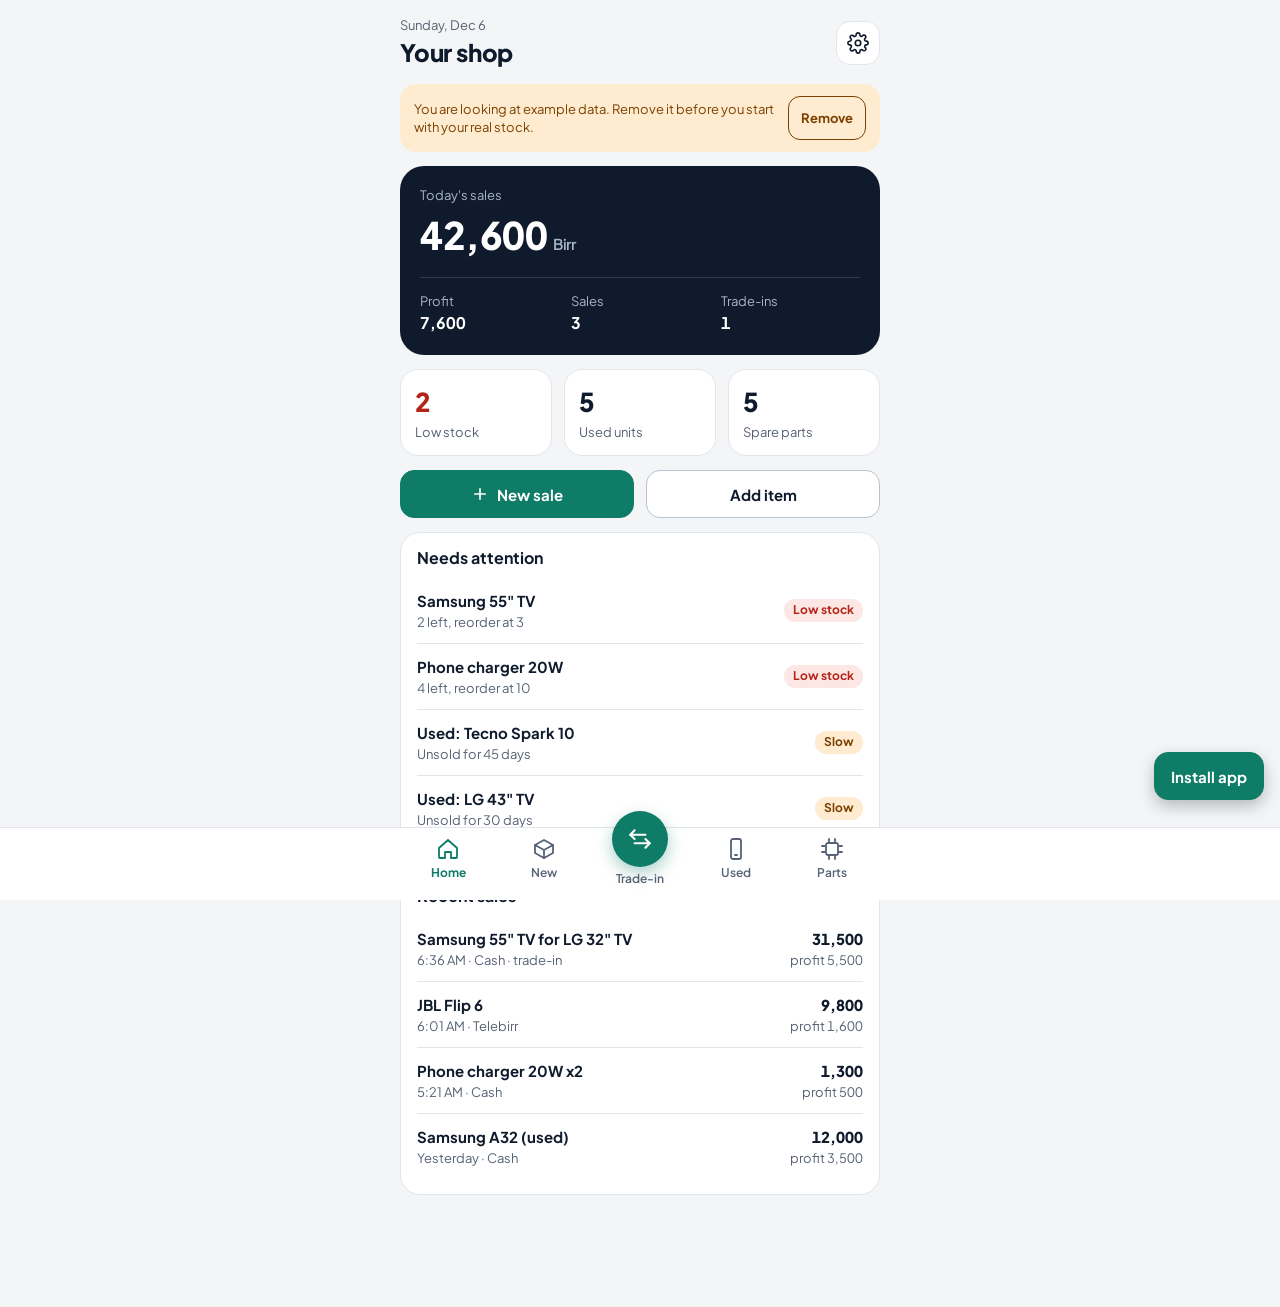
==== index.html @ 07a6a915 "Add Shop Stock installable web app Co-Authored-By: Claude Sonnet 5.5 <noreply@anthropic.com> Claude-" ====
<!doctype html>
<html lang="en">
<head>
<meta charset="utf-8">
<meta name="viewport" content="width=device-width,initial-scale=1,viewport-fit=cover">
<meta name="theme-color" content="#F3F5F7" media="(prefers-color-scheme: light)">
<meta name="theme-color" content="#0B121C" media="(prefers-color-scheme: dark)">
<meta name="mobile-web-app-capable" content="yes">
<meta name="apple-mobile-web-app-capable" content="yes">
<meta name="apple-mobile-web-app-title" content="Shop Stock">
<link rel="manifest" href="manifest.webmanifest">
<link rel="icon" href="icon-192.png">
<link rel="apple-touch-icon" href="apple-touch-icon.png">
</head>
<body>
<title>Shop Stock</title>
<link rel="stylesheet" href="https://fonts.googleapis.com/css2?family=Plus+Jakarta+Sans:wght@400;500;600;700;800&family=Noto+Sans+Ethiopic:wght@400;600;700&display=swap">
<style>
/* Layout: one phone-width column, five tabs along the bottom, forms open as bottom sheets. */
:root{
  --font:'Plus Jakarta Sans','Noto Sans Ethiopic',system-ui,-apple-system,'Segoe UI',sans-serif;
  --bg:#F3F5F7; --surface:#FFFFFF; --ink:#0F1B2D; --muted:#566275; --line:#E1E6EC;
  --field-line:#B9C3CF; --accent:#0E7C66; --accent-ink:#FFFFFF; --accent-soft:#E2F3EE;
  --hero:#0F1B2D; --hero-ink:#FFFFFF; --hero-muted:#A9B6C6; --hero-line:#2B3A52;
  --bad:#B42318; --bad-bg:#FDE7E5; --warn:#7A4100; --warn-bg:#FFEBCF; --good:#0B6150; --good-bg:#E2F3EE;
  --seg:#E3E8EE; --scrim:rgba(15,27,45,.5);
  --gA-bg:#0B6150; --gA-fg:#FFFFFF; --gB-bg:#BFE6DA; --gB-fg:#0B3D33; --gC-bg:#FFE3A3; --gC-fg:#5C3B00;
  --gD-bg:#F4B58A; --gD-fg:#4A2000; --gE-bg:#D5DAE1; --gE-fg:#243044;
}
@media (prefers-color-scheme: dark){
  :root:not([data-theme="light"]){
    --bg:#0B121C; --surface:#131D2B; --ink:#EAF0F7; --muted:#9AA8BB; --line:#243247;
    --field-line:#3A4B63; --accent:#3CC5A3; --accent-ink:#04231B; --accent-soft:#12342C;
    --hero:#1B2A40; --hero-ink:#FFFFFF; --hero-muted:#A9B6C6; --hero-line:#2F4262;
    --bad:#FF9A90; --bad-bg:#3A1C1C; --warn:#FFC46B; --warn-bg:#3A2A10; --good:#7FD6C0; --good-bg:#12342C;
    --seg:#1B2738; --scrim:rgba(0,0,0,.65);
    --gA-bg:#3CC5A3; --gA-fg:#04231B; --gB-bg:#1F4A40; --gB-fg:#BFE6DA; --gC-bg:#4A3A12; --gC-fg:#FFE3A3;
    --gD-bg:#55301A; --gD-fg:#F4B58A; --gE-bg:#2A3547; --gE-fg:#C5CEDB;
    color-scheme:dark;
  }
}
:root[data-theme="dark"]{
  --bg:#0B121C; --surface:#131D2B; --ink:#EAF0F7; --muted:#9AA8BB; --line:#243247;
  --field-line:#3A4B63; --accent:#3CC5A3; --accent-ink:#04231B; --accent-soft:#12342C;
  --hero:#1B2A40; --hero-ink:#FFFFFF; --hero-muted:#A9B6C6; --hero-line:#2F4262;
  --bad:#FF9A90; --bad-bg:#3A1C1C; --warn:#FFC46B; --warn-bg:#3A2A10; --good:#7FD6C0; --good-bg:#12342C;
  --seg:#1B2738; --scrim:rgba(0,0,0,.65);
  --gA-bg:#3CC5A3; --gA-fg:#04231B; --gB-bg:#1F4A40; --gB-fg:#BFE6DA; --gC-bg:#4A3A12; --gC-fg:#FFE3A3;
  --gD-bg:#55301A; --gD-fg:#F4B58A; --gE-bg:#2A3547; --gE-fg:#C5CEDB;
  color-scheme:dark;
}
*{box-sizing:border-box}
body{margin:0;background:var(--bg);color:var(--ink);font-family:var(--font);font-size:15px;line-height:1.4;padding-inline:16px;padding-block:calc(16px + env(safe-area-inset-top,0px)) 112px;-webkit-text-size-adjust:100%}
#app{max-width:480px;margin-inline:auto;display:flex;flex-direction:column;gap:14px}
h1,h2,h3,p{margin:0}
button,input,select,textarea{font:inherit;color:inherit}
button{cursor:pointer}
:focus-visible{outline:3px solid var(--accent);outline-offset:2px}
small{font-size:13px;color:var(--muted)}
.num{font-variant-numeric:tabular-nums}
.top{display:flex;justify-content:space-between;align-items:center;gap:12px}
.top h1{font-size:24px;font-weight:800;letter-spacing:-.2px}
.sub{font-size:13px;color:var(--muted);margin-top:2px}
.iconbtn{flex:none;width:44px;height:44px;border-radius:14px;border:1px solid var(--line);background:var(--surface);display:flex;align-items:center;justify-content:center;padding:0}
.iconbtn.primary{background:var(--accent);border-color:var(--accent);color:var(--accent-ink)}
.card{background:var(--surface);border:1px solid var(--line);border-radius:20px;padding:14px 16px}
.card.flush{padding-block:4px}
.card h3{font-size:16px;font-weight:700;margin-bottom:8px}
.hero{background:var(--hero);color:var(--hero-ink);border-radius:24px;padding:20px;display:flex;flex-direction:column;gap:16px}
.hero .label{font-size:13px;color:var(--hero-muted)}
.hero .big{font-size:38px;font-weight:800;letter-spacing:-.5px;margin-top:4px}
.hero .big span{font-size:15px;font-weight:600;color:var(--hero-muted);margin-left:6px}
.hero .stats{display:grid;grid-template-columns:repeat(3,minmax(0,1fr));gap:12px;border-top:1px solid var(--hero-line);padding-top:14px}
.hero .stats b{display:block;font-size:16px;margin-top:2px}
.tiles{display:grid;grid-template-columns:repeat(3,minmax(0,1fr));gap:12px}
.tile{background:var(--surface);border:1px solid var(--line);border-radius:18px;padding:14px;text-align:left;display:block;width:100%}
.tile b{display:block;font-size:26px;font-weight:800}
.tile span{font-size:13px;color:var(--muted)}
.tiles2{display:grid;grid-template-columns:repeat(2,minmax(0,1fr));gap:12px}
.btn{min-height:48px;border-radius:14px;border:1px solid var(--field-line);background:var(--surface);color:var(--ink);font-weight:700;padding:0 16px;display:inline-flex;align-items:center;justify-content:center;gap:8px}
.btn.primary{background:var(--accent);border-color:var(--accent);color:var(--accent-ink)}
.btn.danger{color:var(--bad);border-color:var(--bad)}
.btn.armed{background:var(--bad);color:#fff;border-color:var(--bad)}
.btn[disabled]{opacity:.45;cursor:not-allowed}
.btn.wide{width:100%}
.btns{display:flex;gap:12px}
.btns>*{flex:1}
.chips{display:flex;gap:8px;overflow-x:auto;padding-bottom:2px;scrollbar-width:none}
.chips::-webkit-scrollbar{display:none}
.chip{flex:none;min-height:44px;min-width:44px;padding:0 16px;border-radius:999px;border:1px solid var(--field-line);background:var(--surface);font-weight:600;font-size:14px}
.chip[aria-pressed="true"]{background:var(--ink);color:var(--bg);border-color:var(--ink)}
.seg{display:flex;gap:4px;padding:4px;border-radius:16px;background:var(--seg)}
.seg button{flex:1;min-height:44px;border-radius:12px;border:none;background:transparent;font-weight:700;font-size:14px}
.seg button[aria-pressed="true"]{background:var(--ink);color:var(--bg)}
.search{display:flex;align-items:center;gap:10px;min-height:48px;border-radius:14px;border:1px solid var(--field-line);background:var(--surface);padding:0 14px;color:var(--muted)}
.search input{flex:1;min-width:0;border:none;background:transparent;outline:none;min-height:46px;color:var(--ink)}
.row{display:flex;align-items:center;gap:12px;width:100%;padding:12px 0;border:none;border-bottom:1px solid var(--line);background:transparent;text-align:left;min-height:64px}
.row:last-child{border-bottom:none}
.row .grow{flex:1;min-width:0;display:flex;flex-direction:column;gap:2px}
.row .grow b{font-weight:700;overflow-wrap:anywhere}
.row .end{text-align:right;display:flex;flex-direction:column;gap:2px;align-items:flex-end}
.row .end b{font-weight:800}
.tag{display:inline-block;font-size:12px;font-weight:700;padding:3px 9px;border-radius:999px;white-space:nowrap}
.tag.bad{background:var(--bad-bg);color:var(--bad)}
.tag.warn{background:var(--warn-bg);color:var(--warn)}
.tag.good{background:var(--good-bg);color:var(--good)}
.grade{flex:none;width:44px;height:44px;border-radius:14px;display:flex;align-items:center;justify-content:center;font-size:20px;font-weight:800}
.gA{background:var(--gA-bg);color:var(--gA-fg)}.gB{background:var(--gB-bg);color:var(--gB-fg)}.gC{background:var(--gC-bg);color:var(--gC-fg)}
.gD{background:var(--gD-bg);color:var(--gD-fg)}.gE{background:var(--gE-bg);color:var(--gE-fg)}
.stockn{font-size:22px;font-weight:800}
.banner{display:flex;align-items:center;gap:12px;background:var(--warn-bg);color:var(--warn);border-radius:16px;padding:12px 14px;font-size:13px}
.banner span{flex:1}
.banner button{flex:none;min-height:44px;padding:0 12px;border-radius:12px;border:1px solid currentColor;background:transparent;font-weight:700;color:inherit}
.okbox{background:var(--good-bg);color:var(--good);border-radius:16px;padding:12px 14px;font-size:14px;display:flex;gap:10px;align-items:flex-start}
.okbox span{flex:1}
.empty{padding:22px 8px;text-align:center;color:var(--muted);font-size:14px}
.field{display:flex;flex-direction:column;gap:6px;font-size:13px;font-weight:600;color:var(--muted)}
.field input,.field select,.field textarea{width:100%;min-height:48px;border-radius:14px;border:1px solid var(--field-line);background:var(--surface);padding:0 14px;font-size:16px;color:var(--ink)}
.field textarea{padding:12px 14px;min-height:96px;resize:vertical}
.field small{font-weight:500}
.form{display:flex;flex-direction:column;gap:12px}
.grid2{display:grid;grid-template-columns:repeat(2,minmax(0,1fr));gap:12px}
.facts{display:grid;grid-template-columns:repeat(2,minmax(0,1fr));gap:12px 16px}
.facts div small{display:block}
.facts div b{display:block;margin-top:2px;overflow-wrap:anywhere}
.sum{display:flex;flex-direction:column;gap:10px}
.sum .l{display:flex;justify-content:space-between;gap:12px;font-size:14px}
.sum .l span:first-child{color:var(--muted)}
.sum .total{border-top:1px solid var(--line);padding-top:12px;display:flex;justify-content:space-between;align-items:baseline;gap:12px}
.sum .total b{font-size:28px;font-weight:800;color:var(--accent)}
.sum .total b.out{color:var(--warn)}
.steps{display:flex;flex-direction:column;gap:8px;font-size:13px;line-height:1.4}
.steps div{display:flex;gap:10px;align-items:flex-start}
.steps svg{flex:none;margin-top:1px;color:var(--good)}
.err{background:var(--bad-bg);color:var(--bad);border-radius:12px;padding:10px 12px;font-size:14px;font-weight:600}
.scrim{position:fixed;inset:0;background:var(--scrim);display:flex;align-items:flex-end;justify-content:center;z-index:30}
.panel{width:100%;max-width:480px;max-height:92%;overflow-y:auto;background:var(--surface);color:var(--ink);border-radius:24px 24px 0 0;padding:16px 16px calc(24px + env(safe-area-inset-bottom,0px));display:flex;flex-direction:column;gap:14px;outline:none}
.panel .head{display:flex;justify-content:space-between;align-items:flex-start;gap:12px}
.panel h2{font-size:20px;font-weight:800;overflow-wrap:anywhere}
.divider{border:none;border-top:1px solid var(--line);margin:2px 0;width:100%}
.nav{position:fixed;left:0;right:0;bottom:0;background:var(--surface);border-top:1px solid var(--line);z-index:20;padding:8px 8px calc(8px + env(safe-area-inset-bottom,0px))}
.nav .in{max-width:480px;margin-inline:auto;display:flex;justify-content:space-around;align-items:flex-start}
.nav button{width:64px;min-height:56px;border:none;background:transparent;display:flex;flex-direction:column;align-items:center;gap:4px;font-size:12px;font-weight:600;color:var(--muted)}
.nav button[aria-current="page"]{color:var(--accent);font-weight:700}
.nav .mid{margin-top:-26px}
.nav .mid .disc{width:56px;height:56px;border-radius:50%;background:var(--accent);color:var(--accent-ink);display:flex;align-items:center;justify-content:center;box-shadow:0 6px 16px rgba(14,124,102,.35)}
.toast{position:fixed;left:50%;transform:translateX(-50%);bottom:calc(100px + env(safe-area-inset-bottom,0px));background:var(--ink);color:var(--bg);padding:12px 18px;border-radius:14px;font-size:14px;font-weight:600;z-index:40;max-width:calc(100% - 32px);text-align:center}
@media (prefers-reduced-motion: no-preference){.panel{animation:rise .18s ease-out}@keyframes rise{from{transform:translateY(24px);opacity:.6}to{transform:none;opacity:1}}}

#installBtn{position:fixed;right:16px;bottom:calc(100px + env(safe-area-inset-bottom,0px));z-index:25;box-shadow:0 6px 16px rgba(0,0,0,.25)}
</style>

<div id="app"></div>
<div id="sheetRoot"></div>
<nav class="nav" aria-label="Main"><div class="in" id="navIn"></div></nav>
<div id="toast" class="toast" role="status" aria-live="polite" hidden></div>

<script>
(function(){
'use strict';
var KEY='shop-stock.v1', DAY=86400000;
var CATS=['Phones','TVs','Computers','Audio','Accessories','Appliances','Networking','Gaming','Wearables','Cameras','Power'];
var PART_TYPES=['Motherboard','Screen','Battery','Speaker','Camera','Charging port','Back cover','Flex cable','Buttons','Power board','T-con board','Backlight strip','Remote','Other'];
var GRADES={A:'Like new',B:'Good, minor wear',C:'Works, visible wear',D:'Faulty, repairable',E:'Parts only'};
var METHODS=['Cash','Telebirr','Bank'];
var storageOK=true;

/* ---------- helpers ---------- */
var uid=function(){return Math.random().toString(36).slice(2,10);};
var esc=function(s){return String(s==null?'':s).replace(/[&<>"']/g,function(c){return {'&':'&amp;','<':'&lt;','>':'&gt;','"':'&quot;',"'":'&#39;'}[c];});};
var fmt=function(n){return Math.round(Number(n)||0).toLocaleString('en-US');};
var num=function(v){var n=parseFloat(String(v==null?'':v).replace(/,/g,''));return isFinite(n)&&n>0?n:0;};
var daysSince=function(ts){return Math.floor((Date.now()-ts)/DAY);};
var isToday=function(ts){return new Date(ts).toDateString()===new Date().toDateString();};
var $=function(s){return document.querySelector(s);};
var ic=function(d,s,w){s=s||24;w=w||1.8;return '<svg width="'+s+'" height="'+s+'" viewBox="0 0 24 24" fill="none" stroke="currentColor" stroke-width="'+w+'" stroke-linecap="round" stroke-linejoin="round" aria-hidden="true">'+d+'</svg>';};
var I={
  home:'<path d="M3 11l9-8 9 8v9a1 1 0 0 1-1 1h-5v-6H9v6H4a1 1 0 0 1-1-1z"/>',
  box:'<path d="M21 8l-9-5-9 5v8l9 5 9-5z"/><path d="M3 8l9 5 9-5"/><path d="M12 13v8"/>',
  swap:'<path d="M7 4L3 8l4 4"/><path d="M3 8h14"/><path d="M17 20l4-4-4-4"/><path d="M21 16H7"/>',
  phone:'<rect x="7" y="2" width="10" height="20" rx="2"/><path d="M11 18h2"/>',
  chip:'<rect x="6" y="6" width="12" height="12" rx="2"/><path d="M9 2v3M15 2v3M9 19v3M15 19v3M2 9h3M2 15h3M19 9h3M19 15h3"/>',
  plus:'<path d="M12 5v14M5 12h14"/>',
  gear:'<circle cx="12" cy="12" r="3"/><path d="M19.4 15a1.7 1.7 0 0 0 .3 1.8l.1.1a2 2 0 1 1-2.8 2.8l-.1-.1a1.7 1.7 0 0 0-1.8-.3 1.7 1.7 0 0 0-1 1.5V21a2 2 0 1 1-4 0v-.1a1.7 1.7 0 0 0-1.1-1.5 1.7 1.7 0 0 0-1.8.3l-.1.1a2 2 0 1 1-2.8-2.8l.1-.1a1.7 1.7 0 0 0 .3-1.8 1.7 1.7 0 0 0-1.5-1H3a2 2 0 1 1 0-4h.1a1.7 1.7 0 0 0 1.5-1.1 1.7 1.7 0 0 0-.3-1.8l-.1-.1a2 2 0 1 1 2.8-2.8l.1.1a1.7 1.7 0 0 0 1.8.3H9a1.7 1.7 0 0 0 1-1.5V3a2 2 0 1 1 4 0v.1a1.7 1.7 0 0 0 1 1.5 1.7 1.7 0 0 0 1.8-.3l.1-.1a2 2 0 1 1 2.8 2.8l-.1.1a1.7 1.7 0 0 0-.3 1.8V9a1.7 1.7 0 0 0 1.5 1H21a2 2 0 1 1 0 4h-.1a1.7 1.7 0 0 0-1.5 1z"/>',
  x:'<path d="M6 6l12 12M18 6L6 18"/>',
  search:'<circle cx="11" cy="11" r="7"/><path d="M21 21l-4.3-4.3"/>',
  check:'<path d="M5 13l4 4L19 7"/>'
};

/* ---------- data ---------- */
function emptyDb(){return {v:1,shop:'',demo:false,items:[],used:[],parts:[],sales:[]};}
function seed(){
  var t=Date.now(), ago=function(d){return t-d*DAY;}, mins=function(m){return t-m*60000;};
  var sn=function(n,off){var a=[];for(var i=0;i<n;i++)a.push('35693803'+String(5643800+off+i*173));return a;};
  var mark=function(a){return a.map(function(x){x.demo=true;return x;});};
  return {v:1,shop:'',demo:true,
    items:mark([
      {id:'i1',name:'Samsung 55" TV',cat:'TVs',track:'serial',price:31500,cost:26000,reorder:3,serials:['TV55-7781','TV55-7782'],qty:0},
      {id:'i2',name:'iPhone 15 128GB',cat:'Phones',track:'serial',price:78000,cost:70500,reorder:2,serials:sn(6,0),qty:0},
      {id:'i3',name:'Phone charger 20W',cat:'Accessories',track:'qty',price:650,cost:400,reorder:10,serials:[],qty:4},
      {id:'i4',name:'JBL Flip 6',cat:'Audio',track:'serial',price:9800,cost:8200,reorder:2,serials:sn(3,900),qty:0},
      {id:'i5',name:'HDMI cable 2m',cat:'Accessories',track:'qty',price:250,cost:120,reorder:10,serials:[],qty:38}
    ]),
    used:mark([
      {id:'u1',name:'iPhone 13 128GB',imei:'356938035211204',grade:'A',buy:38000,ask:46000,notes:'Battery health 91%',status:'stock',ts:ago(12),source:'trade-in'},
      {id:'u2',name:'Samsung A54',imei:'356938035300937',grade:'B',buy:14000,ask:18500,notes:'Small scratch on screen',status:'stock',ts:ago(21),source:'trade-in'},
      {id:'u3',name:'Tecno Spark 10',imei:'356938035115560',grade:'C',buy:4500,ask:6500,notes:'Back cover cracked',status:'stock',ts:ago(45),source:'purchase'},
      {id:'u4',name:'LG 43" TV',imei:'',grade:'D',buy:5000,ask:9000,notes:'Panel fault, lines on the left',status:'stock',ts:ago(30),source:'purchase'},
      {id:'u5',name:'Redmi 9',imei:'356938035402217',grade:'E',buy:1200,ask:0,notes:'Dead, keep for parts',status:'stock',ts:ago(60),source:'purchase'},
      {id:'u6',name:'Infinix Hot 11',imei:'356938035998811',grade:'E',buy:3000,ask:0,notes:'Taken apart',status:'parts',ts:ago(9),partedAt:ago(3),source:'purchase'}
    ]),
    parts:mark([
      {id:'p1',name:'Motherboard',state:'tested',cost:1400,from:'Infinix Hot 11',fromId:'u6',status:'stock',ts:ago(3)},
      {id:'p2',name:'Screen',state:'tested',cost:1000,from:'Infinix Hot 11',fromId:'u6',status:'stock',ts:ago(3)},
      {id:'p3',name:'Speaker',state:'untested',cost:200,from:'Infinix Hot 11',fromId:'u6',status:'stock',ts:ago(3)},
      {id:'p4',name:'Battery',state:'faulty',cost:400,from:'Infinix Hot 11',fromId:'u6',status:'stock',ts:ago(3)},
      {id:'p5',name:'Power board',state:'tested',cost:900,from:'Bought directly',fromId:'',status:'stock',ts:ago(14)}
    ]),
    sales:mark([
      {id:'s1',ts:mins(95),kind:'new',title:'Phone charger 20W x2',price:1300,cash:1300,profit:500,method:'Cash'},
      {id:'s2',ts:mins(55),kind:'new',title:'JBL Flip 6',price:9800,cash:9800,profit:1600,method:'Telebirr'},
      {id:'s3',ts:mins(20),kind:'trade',title:'Samsung 55" TV for LG 32" TV',price:31500,cash:27500,value:4000,profit:5500,method:'Cash'},
      {id:'s4',ts:ago(1),kind:'used',title:'Samsung A32 (used)',price:12000,cash:12000,profit:3500,method:'Cash'}
    ])
  };
}
function load(){
  try{var s=localStorage.getItem(KEY);if(s){var o=JSON.parse(s);if(o&&Array.isArray(o.items)&&Array.isArray(o.used)&&Array.isArray(o.parts)&&Array.isArray(o.sales))return o;}}catch(e){storageOK=false;}
  return null;
}
function save(){try{localStorage.setItem(KEY,JSON.stringify(db));}catch(e){storageOK=false;}}
var db=load()||seed();
function freshTrade(m){return {customer:'',name:'',imei:'',grade:'B',value:'',ask:'',itemId:'',serial:'',price:'',method:m||'Cash'};}
var state={tab:'home',q:'',newCat:'All',usedGrade:'All',usedStatus:'stock',partCat:'All',partStatus:'stock',sheet:null,fresh:false,armed:null,trade:freshTrade(),tradeDone:null,apart:null};

var find=function(arr,id){for(var i=0;i<arr.length;i++)if(arr[i].id===id)return arr[i];return null;};
var stock=function(i){return i.track==='serial'?i.serials.length:i.qty;};
var tag=function(t,k){return '<span class="tag '+k+'">'+esc(t)+'</span>';};
var cap=function(s){return s.charAt(0).toUpperCase()+s.slice(1);};
function serialInUse(s){
  s=s.toLowerCase();
  return db.items.some(function(i){return i.serials.some(function(x){return x.toLowerCase()===s;});})||
         db.used.some(function(u){return u.status==='stock'&&u.imei&&u.imei.toLowerCase()===s;});
}
function whenLabel(ts){var d=daysSince(ts);if(isToday(ts))return new Date(ts).toLocaleTimeString([], {hour:'numeric',minute:'2-digit'});return d<=1?'Yesterday':d+' days ago';}
function toast(msg){var t=$('#toast');t.textContent=msg;t.hidden=false;clearTimeout(toast.h);toast.h=setTimeout(function(){t.hidden=true;},2600);}

/* ---------- views ---------- */
function topbar(title,sub,right){return '<header class="top"><div><h1>'+title+'</h1>'+(sub?'<p class="sub">'+sub+'</p>':'')+'</div>'+(right||'')+'</header>';}
function addBtn(action,label){return '<button class="iconbtn primary" data-a="'+action+'" aria-label="'+label+'">'+ic(I.plus,22,2.2)+'</button>';}
function chipsRow(opts,cur,action){return '<div class="chips" role="group">'+opts.map(function(o){return '<button class="chip" data-a="'+action+'" data-v="'+esc(o.v)+'" aria-pressed="'+(cur===o.v)+'">'+esc(o.t)+'</button>';}).join('')+'</div>';}

function viewHome(){
  var todays=db.sales.filter(function(s){return isToday(s.ts);});
  var sum=function(k){return todays.reduce(function(a,s){return a+(s[k]||0);},0);};
  var trades=todays.filter(function(s){return s.kind==='trade';}).length;
  var low=db.items.filter(function(i){return stock(i)<=i.reorder;});
  var usedIn=db.used.filter(function(u){return u.status==='stock';});
  var partsIn=db.parts.filter(function(p){return p.status==='stock';});
  var slow=usedIn.filter(function(u){return daysSince(u.ts)>=30&&u.grade!=='E';});
  var att=[];
  low.forEach(function(i){att.push('<button class="row" data-a="item" data-id="'+i.id+'"><span class="grow"><b>'+esc(i.name)+'</b><small>'+stock(i)+' left, reorder at '+i.reorder+'</small></span>'+tag(stock(i)===0?'Out of stock':'Low stock','bad')+'</button>');});
  slow.forEach(function(u){att.push('<button class="row" data-a="used" data-id="'+u.id+'"><span class="grow"><b>Used: '+esc(u.name)+'</b><small>Unsold for '+daysSince(u.ts)+' days</small></span>'+tag('Slow','warn')+'</button>');});
  var recent=db.sales.slice().sort(function(a,b){return b.ts-a.ts;}).slice(0,5);
  var today=new Date().toLocaleDateString('en-US',{weekday:'long',month:'short',day:'numeric'});
  return '<header class="top"><div><p class="sub" style="margin:0 0 2px">'+esc(today)+'</p><h1>'+esc(db.shop||'Your shop')+'</h1></div><button class="iconbtn" data-a="settings" aria-label="Settings and backup">'+ic(I.gear,22)+'</button></header>'+
  (db.demo?'<div class="banner"><span>You are looking at example data. Remove it before you start with your real stock.</span><button data-a="clearDemo">Remove</button></div>':'')+
  (!storageOK?'<div class="banner"><span>This browser is not saving data. Your changes will be lost when you close the page.</span></div>':'')+
  '<section class="hero"><div><div class="label">Today\'s sales</div><div class="big num">'+fmt(sum('price'))+'<span>Birr</span></div></div>'+
  '<div class="stats"><div><div class="label">Profit</div><b class="num">'+fmt(sum('profit'))+'</b></div><div><div class="label">Sales</div><b class="num">'+todays.length+'</b></div><div><div class="label">Trade-ins</div><b class="num">'+trades+'</b></div></div></section>'+
  '<section class="tiles"><button class="tile" data-a="goLow"><b class="num" style="color:'+(low.length?'var(--bad)':'var(--ink)')+'">'+low.length+'</b><span>Low stock</span></button>'+
  '<button class="tile" data-a="tab" data-v="used"><b class="num">'+usedIn.length+'</b><span>Used units</span></button>'+
  '<button class="tile" data-a="tab" data-v="parts"><b class="num">'+partsIn.length+'</b><span>Spare parts</span></button></section>'+
  '<div class="btns"><button class="btn primary" data-a="goSell">'+ic(I.plus,18,2.2)+'New sale</button><button class="btn" data-a="itemNew">Add item</button></div>'+
  '<section class="card"><h3>Needs attention</h3>'+(att.length?'<div style="margin-inline:-0px">'+att.slice(0,6).join('')+'</div>':'<p class="empty" style="padding-block:10px">Nothing needs attention right now.</p>')+'</section>'+
  '<section class="card"><h3>Recent sales</h3>'+(recent.length?recent.map(function(s){return '<div class="row" style="min-height:56px"><span class="grow"><b>'+esc(s.title)+'</b><small>'+esc(whenLabel(s.ts))+' · '+esc(s.method||'')+(s.kind==='trade'?' · trade-in':'')+'</small></span><span class="end"><b class="num">'+fmt(s.price)+'</b><small class="num">profit '+fmt(s.profit)+'</small></span></div>';}).join(''):'<p class="empty" style="padding-block:10px">No sales yet. Record your first sale from the New tab.</p>')+'</section>';
}

function newList(){
  var q=state.q.trim().toLowerCase();
  var list=db.items.filter(function(i){
    if(state.newCat==='Low'&&stock(i)>i.reorder)return false;
    if(state.newCat!=='All'&&state.newCat!=='Low'&&i.cat!==state.newCat)return false;
    if(q&&(i.name+' '+i.cat+' '+i.serials.join(' ')).toLowerCase().indexOf(q)<0)return false;
    return true;
  });
  if(!list.length)return '<p class="empty">'+(db.items.length?'No items match. Try a different search or filter.':'No items yet. Tap + to add your first item.')+'</p>';
  return list.map(function(i){
    var s=stock(i),isLow=s<=i.reorder;
    return '<button class="row" data-a="item" data-id="'+i.id+'"><span class="grow"><b>'+esc(i.name)+'</b><small>'+esc(i.cat)+', '+(i.track==='serial'?'tracked by IMEI or serial':'counted by quantity')+'</small><span class="num" style="font-weight:600;font-size:14px;margin-top:4px">'+fmt(i.price)+' Birr</span></span><span class="end"><span class="stockn num" style="color:'+(isLow?'var(--bad)':'var(--ink)')+'">'+s+'</span>'+tag(s===0?'Out':isLow?'Low':'OK',isLow?'bad':'good')+'</span></button>';
  }).join('');
}
function viewNew(){
  var cats=[];db.items.forEach(function(i){if(cats.indexOf(i.cat)<0)cats.push(i.cat);});
  var lowN=db.items.filter(function(i){return stock(i)<=i.reorder;}).length;
  var opts=[{v:'All',t:'All'},{v:'Low',t:'Low stock ('+lowN+')'}].concat(cats.map(function(c){return {v:c,t:c};}));
  return topbar('New items',db.items.length+' products, '+lowN+' low on stock',addBtn('itemNew','Add item'))+
  '<label class="search">'+ic(I.search,20)+'<input id="q" type="search" placeholder="Search name or IMEI" aria-label="Search items" value="'+esc(state.q)+'" data-live="newList"></label>'+
  chipsRow(opts,state.newCat,'setNewCat')+
  '<section class="card flush" id="newList">'+newList()+'</section>';
}

function usedRow(u){
  var d=daysSince(u.ts);
  var right=u.status==='sold'?'<b class="num">'+fmt(u.soldPrice)+'</b><small>Sold</small>':u.status==='parts'?'<b>Parts</b><small>Taken apart</small>':'<b class="num">'+(u.ask?fmt(u.ask):'Parts')+'</b><small class="num">Bought '+fmt(u.buy)+'</small>';
  return '<button class="row" data-a="used" data-id="'+u.id+'"><span class="grade g'+u.grade+'">'+u.grade+'</span><span class="grow"><b>'+esc(u.name)+'</b><small>'+(u.imei?'IMEI …'+esc(u.imei.slice(-4)):'No IMEI')+', '+(d===0?'today':d+' days')+'</small></span><span class="end">'+right+'</span></button>';
}
function viewUsed(){
  var inStock=db.used.filter(function(u){return u.status==='stock';});
  var tied=inStock.reduce(function(a,u){return a+u.buy;},0);
  var slowN=inStock.filter(function(u){return daysSince(u.ts)>=30;}).length;
  var list=db.used.filter(function(u){return u.status===state.usedStatus&&(state.usedGrade==='All'||u.grade===state.usedGrade);}).sort(function(a,b){return b.ts-a.ts;});
  var gradeOpts=[{v:'All',t:'All'}].concat(Object.keys(GRADES).map(function(g){return {v:g,t:g};}));
  return topbar('Used devices',inStock.length+' units in stock, graded A to E',addBtn('usedNew','Add used device'))+
  '<section class="tiles2"><div class="tile"><span>Money tied up</span><b class="num" style="font-size:20px;margin-top:4px">'+fmt(tied)+'</b></div><div class="tile"><span>Unsold 30+ days</span><b class="num" style="font-size:20px;margin-top:4px;color:'+(slowN?'var(--warn)':'var(--ink)')+'">'+slowN+' units</b></div></section>'+
  '<div class="seg" role="group"><button data-a="setUsedStatus" data-v="stock" aria-pressed="'+(state.usedStatus==='stock')+'">In stock</button><button data-a="setUsedStatus" data-v="sold" aria-pressed="'+(state.usedStatus==='sold')+'">Sold</button><button data-a="setUsedStatus" data-v="parts" aria-pressed="'+(state.usedStatus==='parts')+'">Taken apart</button></div>'+
  chipsRow(gradeOpts,state.usedGrade,'setUsedGrade')+
  '<section class="card flush">'+(list.length?list.map(usedRow).join(''):'<p class="empty">Nothing here yet.</p>')+'</section>';
}

function partRow(p){
  var k=p.state==='tested'?'good':p.state==='faulty'?'bad':'warn';
  return '<button class="row" data-a="part" data-id="'+p.id+'"><span class="grow"><b>'+esc(p.name)+'</b><small>From '+esc(p.from||'unknown')+'</small></span><span class="end"><b class="num">'+fmt(p.cost)+'</b>'+tag(cap(p.state),k)+'</span></button>';
}
function viewParts(){
  var inStock=db.parts.filter(function(p){return p.status==='stock';});
  var cats=[];db.parts.forEach(function(p){if(cats.indexOf(p.name)<0)cats.push(p.name);});
  var list=db.parts.filter(function(p){return p.status===state.partStatus&&(state.partCat==='All'||p.name===state.partCat);}).sort(function(a,b){return b.ts-a.ts;});
  return topbar('Spare parts',inStock.length+' parts in stock',addBtn('partNew','Add part'))+
  '<section class="hero" style="gap:10px"><div><div style="font-size:16px;font-weight:700">Take a device apart</div><div class="label" style="margin-top:4px;line-height:1.4">Pick a used device, list the parts you got, and the app splits its buy-in cost across them.</div></div><button class="btn wide" data-a="apartOpen">Start</button></section>'+
  '<div class="seg" role="group"><button data-a="setPartStatus" data-v="stock" aria-pressed="'+(state.partStatus==='stock')+'">In stock</button><button data-a="setPartStatus" data-v="used" aria-pressed="'+(state.partStatus==='used')+'">Used in repairs</button></div>'+
  chipsRow([{v:'All',t:'All'}].concat(cats.map(function(c){return {v:c,t:c};})),state.partCat,'setPartCat')+
  '<section class="card flush">'+(list.length?list.map(partRow).join(''):'<p class="empty">No parts here yet.</p>')+'</section>';
}

/* trade-in */
function tradeCalc(){
  var t=state.trade,it=find(db.items,t.itemId),price=num(t.price),value=num(t.value),miss=[];
  if(!t.name.trim())miss.push('the customer\'s device');
  if(!it)miss.push('the new device');
  else if(it.track==='serial'&&!t.serial)miss.push('which unit they take');
  if(!value)miss.push('the trade-in value');
  if(!price&&it)miss.push('the selling price');
  return {it:it,price:price,value:value,diff:price-value,miss:miss};
}
function tradeSummary(){
  var c=tradeCalc(),t=state.trade,out=c.diff<0;
  return '<div class="sum"><div class="l"><span>New device</span><span class="num">'+fmt(c.price)+'</span></div><div class="l"><span>Trade-in value</span><span class="num">- '+fmt(c.value)+'</span></div>'+
  '<div class="total"><span style="font-weight:700">'+(out?'You pay the customer':'Customer pays')+'</span><b class="num'+(out?' out':'')+'">'+fmt(Math.abs(c.diff))+' <small style="font-size:14px;font-weight:600">Birr</small></b></div></div>'+
  '<div class="steps" style="margin-top:12px"><small style="font-weight:700;color:var(--ink)">When you confirm, the app will:</small>'+
  '<div>'+ic(I.check,18,2.4)+'<span>Remove '+esc(c.it?c.it.name:'the new device')+' from new stock</span></div>'+
  '<div>'+ic(I.check,18,2.4)+'<span>Add '+esc(t.name.trim()||'the old device')+' to used stock at a cost of '+fmt(c.value)+'</span></div>'+
  '<div>'+ic(I.check,18,2.4)+'<span>Record '+fmt(Math.abs(c.diff))+' Birr '+(out?'paid out':'received')+' by '+esc(t.method.toLowerCase())+'</span></div></div>'+
  (c.miss.length?'<p class="sub" style="margin-top:10px">Still needed: '+esc(c.miss.join(', '))+'.</p>':'');
}
function viewTrade(){
  var t=state.trade,c=tradeCalc();
  var avail=db.items.filter(function(i){return stock(i)>0;});
  var itemOpts='<option value="">Choose a new device</option>'+avail.map(function(i){return '<option value="'+i.id+'"'+(i.id===t.itemId?' selected':'')+'>'+esc(i.name)+' ('+stock(i)+' left)</option>';}).join('');
  var serialField='';
  if(c.it&&c.it.track==='serial'){
    serialField='<label class="field" for="t_serial">Which unit<select id="t_serial" data-bind="trade.serial"><option value="">Choose IMEI or serial</option>'+c.it.serials.map(function(s){return '<option'+(s===t.serial?' selected':'')+'>'+esc(s)+'</option>';}).join('')+'</select></label>';
  }
  return topbar('Trade-in','Old device in, new device out')+
  (state.tradeDone?'<div class="okbox">'+ic(I.check,20,2.4)+'<span>'+esc(state.tradeDone)+'</span></div>':'')+
  '<section class="card form"><h3 style="margin:0">Customer brings</h3>'+
  '<label class="field" for="t_name">Device<input id="t_name" data-bind="trade.name" data-live="trade" value="'+esc(t.name)+'" placeholder="For example Samsung A54" autocomplete="off"></label>'+
  '<label class="field" for="t_imei">IMEI or serial<input id="t_imei" data-bind="trade.imei" value="'+esc(t.imei)+'" inputmode="numeric" autocomplete="off"></label>'+
  '<div><div class="field" style="margin-bottom:6px">Condition</div><div class="chips" role="group" aria-label="Condition grade">'+Object.keys(GRADES).map(function(g){return '<button class="chip" data-a="tradeGrade" data-v="'+g+'" aria-pressed="'+(t.grade===g)+'">'+g+'</button>';}).join('')+'</div><small>'+esc(t.grade)+': '+esc(GRADES[t.grade])+'</small></div>'+
  '<div class="grid2"><label class="field" for="t_value">Agreed value (Birr)<input id="t_value" data-bind="trade.value" data-live="trade" value="'+esc(t.value)+'" inputmode="numeric" autocomplete="off"></label>'+
  '<label class="field" for="t_ask">Resale price<input id="t_ask" data-bind="trade.ask" value="'+esc(t.ask)+'" inputmode="numeric" autocomplete="off"></label></div>'+
  '<label class="field" for="t_cust">Customer name or phone (optional)<input id="t_cust" data-bind="trade.customer" value="'+esc(t.customer)+'" autocomplete="off"></label></section>'+
  '<section class="card form"><h3 style="margin:0">Customer takes</h3>'+
  '<label class="field" for="t_item">New device<select id="t_item" data-bind="trade.itemId">'+itemOpts+'</select></label>'+serialField+
  '<label class="field" for="t_price">Selling price (Birr)<input id="t_price" data-bind="trade.price" data-live="trade" value="'+esc(t.price)+'" inputmode="numeric" autocomplete="off"></label></section>'+
  '<section class="card"><div id="tradeSummary">'+tradeSummary()+'</div></section>'+
  '<div><div class="field" style="margin-bottom:6px">Paid by</div><div class="seg" role="group">'+METHODS.map(function(m){return '<button data-a="tradeMethod" data-v="'+m+'" aria-pressed="'+(t.method===m)+'">'+m+'</button>';}).join('')+'</div></div>'+
  '<button class="btn primary wide" id="tradeGo" data-a="tradeGo"'+(c.miss.length?' disabled':'')+'>Confirm trade-in</button>';
}

function render(){
  var v=state.tab==='home'?viewHome():state.tab==='new'?viewNew():state.tab==='trade'?viewTrade():state.tab==='used'?viewUsed():viewParts();
  $('#app').innerHTML=v;
  renderNav();renderSheet();
}
function renderNav(){
  var tabs=[['home','Home','home'],['new','New','box'],['trade','Trade-in','swap'],['used','Used','phone'],['parts','Parts','chip']];
  $('#navIn').innerHTML=tabs.map(function(t){
    var cur=state.tab===t[0]?' aria-current="page"':'';
    if(t[0]==='trade')return '<button class="mid" data-a="tab" data-v="trade"'+cur+'><span class="disc">'+ic(I[t[2]],26,1.9)+'</span>'+t[1]+'</button>';
    return '<button data-a="tab" data-v="'+t[0]+'"'+cur+'>'+ic(I[t[2]],24)+t[1]+'</button>';
  }).join('');
}

/* ---------- sheets ---------- */
function sheetHead(title,sub){return '<div class="head"><div><h2>'+esc(title)+'</h2>'+(sub?'<p class="sub">'+esc(sub)+'</p>':'')+'</div><button class="iconbtn" data-a="close" aria-label="Close">'+ic(I.x,20,2)+'</button></div>';}
function methodSelect(id){return '<label class="field" for="'+id+'">Paid by<select id="'+id+'">'+METHODS.map(function(m){return '<option>'+m+'</option>';}).join('')+'</select></label>';}
function errBox(){return '<p class="err" id="sheetErr" role="alert" hidden></p>';}
function formErr(msg){var e=$('#sheetErr');if(e){e.textContent=msg;e.hidden=false;e.scrollIntoView({block:'nearest'});}}
function catList(){var all=CATS.slice();db.items.forEach(function(i){if(all.indexOf(i.cat)<0)all.push(i.cat);});return '<datalist id="catlist">'+all.map(function(c){return '<option value="'+esc(c)+'">';}).join('')+'</datalist>';}
function partList(){return '<datalist id="partlist">'+PART_TYPES.map(function(c){return '<option value="'+esc(c)+'">';}).join('')+'</datalist>';}

function sheetItem(i){
  var s=stock(i),margin=i.price?Math.round((i.price-i.cost)/i.price*100):0;
  var sell=s===0?'<p class="empty" style="padding:8px">Out of stock. Add stock below.</p>':
    '<form class="form" data-form="sell" data-id="'+i.id+'"><h3 style="margin:0">Sell</h3>'+
    (i.track==='serial'?'<label class="field" for="s_serial">Which unit<select id="s_serial">'+i.serials.map(function(x){return '<option>'+esc(x)+'</option>';}).join('')+'</select></label>':'<label class="field" for="s_qty">Quantity<input id="s_qty" inputmode="numeric" value="1" autocomplete="off"></label>')+
    '<div class="grid2"><label class="field" for="s_price">Price each (Birr)<input id="s_price" inputmode="numeric" value="'+i.price+'" autocomplete="off"></label>'+methodSelect('s_method')+'</div>'+errBox()+
    '<button class="btn primary wide" type="submit">Record sale</button></form>';
  var restock='<form class="form" data-form="restock" data-id="'+i.id+'"><h3 style="margin:0">Add stock</h3>'+
    (i.track==='serial'?'<label class="field" for="r_serials">IMEIs or serials<textarea id="r_serials" placeholder="One per line"></textarea><small>Each unit is tracked on its own.</small></label>':'<label class="field" for="r_qty">How many arrived<input id="r_qty" inputmode="numeric" autocomplete="off"></label>')+
    '<button class="btn wide" type="submit">Add to stock</button></form>';
  return sheetHead(i.name,i.cat+', '+(i.track==='serial'?'tracked by IMEI or serial':'counted by quantity'))+
  '<div class="facts"><div><small>In stock</small><b class="num">'+s+'</b></div><div><small>Reorder at</small><b class="num">'+i.reorder+'</b></div><div><small>Price</small><b class="num">'+fmt(i.price)+' Birr</b></div><div><small>Cost / margin</small><b class="num">'+fmt(i.cost)+' / '+margin+'%</b></div></div>'+
  '<hr class="divider">'+sell+'<hr class="divider">'+restock+'<hr class="divider">'+
  '<div class="btns"><button class="btn" data-a="itemEdit" data-id="'+i.id+'">Edit</button><button class="btn danger'+(state.armed==='delItem'+i.id?' armed':'')+'" data-a="itemDel" data-id="'+i.id+'">'+(state.armed==='delItem'+i.id?'Tap again to delete':'Delete')+'</button></div>';
}
function sheetItemForm(i){
  var e=!!i;i=i||{name:'',cat:'',track:'qty',price:'',cost:'',reorder:5,qty:'',serials:[]};
  return sheetHead(e?'Edit item':'Add item')+
  '<form class="form" data-form="itemSave" data-id="'+(e?i.id:'')+'">'+
  '<label class="field" for="f_name">Name<input id="f_name" value="'+esc(i.name)+'" autocomplete="off" placeholder="For example Samsung 55&quot; TV"></label>'+
  '<label class="field" for="f_cat">Category<input id="f_cat" list="catlist" value="'+esc(i.cat)+'" autocomplete="off" placeholder="Pick one or type your own"></label>'+catList()+
  '<label class="field" for="f_track">How do you track it?<select id="f_track" data-live="itemTrack"'+(e?' disabled':'')+'><option value="qty"'+(i.track==='qty'?' selected':'')+'>By quantity (cables, cases, chargers)</option><option value="serial"'+(i.track==='serial'?' selected':'')+'>By IMEI or serial (phones, TVs, laptops)</option></select></label>'+
  '<div class="grid2"><label class="field" for="f_price">Selling price<input id="f_price" inputmode="numeric" value="'+esc(i.price)+'" autocomplete="off"></label><label class="field" for="f_cost">Your cost<input id="f_cost" inputmode="numeric" value="'+esc(i.cost)+'" autocomplete="off"></label></div>'+
  '<label class="field" for="f_reorder">Warn me when stock is at or below<input id="f_reorder" inputmode="numeric" value="'+esc(i.reorder)+'" autocomplete="off"></label>'+
  (e?'':'<label class="field" id="w_qty" for="f_qty"'+(i.track==='serial'?' hidden':'')+'>Starting stock<input id="f_qty" inputmode="numeric" autocomplete="off"></label><label class="field" id="w_serials" for="f_serials" hidden>IMEIs or serials<textarea id="f_serials" placeholder="One per line"></textarea></label>')+
  errBox()+'<button class="btn primary wide" type="submit">'+(e?'Save changes':'Add item')+'</button></form>';
}

function sheetUsed(u){
  var d=daysSince(u.ts),facts='<div class="facts"><div><small>Condition</small><b>'+u.grade+', '+esc(GRADES[u.grade])+'</b></div><div><small>In stock</small><b>'+(d===0?'Today':d+' days')+'</b></div><div><small>Bought for</small><b class="num">'+fmt(u.buy)+' Birr</b></div><div><small>Asking</small><b class="num">'+(u.ask?fmt(u.ask)+' Birr':'Parts only')+'</b></div><div><small>IMEI or serial</small><b>'+esc(u.imei||'None')+'</b></div><div><small>Came from</small><b>'+(u.source==='trade-in'?'Trade-in':'Bought outright')+'</b></div></div>'+(u.notes?'<p class="sub">'+esc(u.notes)+'</p>':'');
  var body='';
  if(u.status==='stock'){
    body='<hr class="divider"><form class="form" data-form="usedSell" data-id="'+u.id+'"><h3 style="margin:0">Sell</h3><div class="grid2"><label class="field" for="us_price">Price (Birr)<input id="us_price" inputmode="numeric" value="'+(u.ask||'')+'" autocomplete="off"></label>'+methodSelect('us_method')+'</div>'+errBox()+'<button class="btn primary wide" type="submit">Record sale</button></form>'+
    '<button class="btn wide" data-a="apartFrom" data-id="'+u.id+'">Take it apart for parts</button>';
  }else if(u.status==='sold'){
    body='<hr class="divider"><div class="okbox"><span>Sold for '+fmt(u.soldPrice)+' Birr. Profit '+fmt(u.soldPrice-u.buy)+' Birr.</span></div>';
  }else{
    var ps=db.parts.filter(function(p){return p.fromId===u.id;});
    body='<hr class="divider"><h3 style="margin:0;font-size:16px">Parts from this device</h3>'+(ps.length?'<div>'+ps.map(partRow).join('')+'</div>':'<p class="sub">No parts recorded.</p>');
  }
  return sheetHead(u.name)+facts+body+'<hr class="divider"><div class="btns"><button class="btn" data-a="usedEdit" data-id="'+u.id+'">Edit</button><button class="btn danger'+(state.armed==='delUsed'+u.id?' armed':'')+'" data-a="usedDel" data-id="'+u.id+'">'+(state.armed==='delUsed'+u.id?'Tap again to delete':'Delete')+'</button></div>';
}
function sheetUsedForm(u){
  var e=!!u;u=u||{name:'',imei:'',grade:'B',buy:'',ask:'',notes:''};
  return sheetHead(e?'Edit used device':'Add used device',e?'':'Bought outright from a customer or supplier')+
  '<form class="form" data-form="usedSave" data-id="'+(e?u.id:'')+'">'+
  '<label class="field" for="g_name">Device<input id="g_name" value="'+esc(u.name)+'" autocomplete="off" placeholder="For example iPhone 13 128GB"></label>'+
  '<label class="field" for="g_imei">IMEI or serial<input id="g_imei" value="'+esc(u.imei)+'" inputmode="numeric" autocomplete="off"></label>'+
  '<label class="field" for="g_grade">Condition<select id="g_grade">'+Object.keys(GRADES).map(function(g){return '<option value="'+g+'"'+(u.grade===g?' selected':'')+'>'+g+': '+GRADES[g]+'</option>';}).join('')+'</select></label>'+
  '<div class="grid2"><label class="field" for="g_buy">Bought for<input id="g_buy" inputmode="numeric" value="'+esc(u.buy)+'" autocomplete="off"></label><label class="field" for="g_ask">Asking price<input id="g_ask" inputmode="numeric" value="'+esc(u.ask||'')+'" autocomplete="off"></label></div>'+
  '<label class="field" for="g_notes">What is wrong with it?<textarea id="g_notes" placeholder="Scratches, battery health, faults">'+esc(u.notes)+'</textarea></label>'+
  errBox()+'<button class="btn primary wide" type="submit">'+(e?'Save changes':'Add to used stock')+'</button></form>';
}

function sheetPart(p){
  var from=p.fromId?find(db.used,p.fromId):null;
  return sheetHead(p.name,'From '+(p.from||'unknown'))+
  '<div class="facts"><div><small>Cost share</small><b class="num">'+fmt(p.cost)+' Birr</b></div><div><small>Status</small><b>'+(p.status==='stock'?'In stock':'Used in a repair')+'</b></div></div>'+
  '<div><div class="field" style="margin-bottom:6px">Condition</div><div class="seg" role="group">'+['tested','untested','faulty'].map(function(s){return '<button data-a="partState" data-id="'+p.id+'" data-v="'+s+'" aria-pressed="'+(p.state===s)+'">'+cap(s)+'</button>';}).join('')+'</div></div>'+
  (p.status==='stock'?'<button class="btn primary wide" data-a="partUse" data-id="'+p.id+'">Mark as used in a repair</button>':'<button class="btn wide" data-a="partUse" data-id="'+p.id+'">Put back in stock</button>')+
  '<button class="btn danger wide'+(state.armed==='delPart'+p.id?' armed':'')+'" data-a="partDel" data-id="'+p.id+'">'+(state.armed==='delPart'+p.id?'Tap again to delete':'Delete part')+'</button>';
}
function sheetPartForm(){
  return sheetHead('Add part','Bought directly or pulled from a device')+
  '<form class="form" data-form="partSave"><label class="field" for="pp_name">Part<input id="pp_name" list="partlist" autocomplete="off" placeholder="For example Screen"></label>'+partList()+
  '<div class="grid2"><label class="field" for="pp_cost">Cost<input id="pp_cost" inputmode="numeric" autocomplete="off"></label><label class="field" for="pp_state">Condition<select id="pp_state"><option value="tested">Tested</option><option value="untested" selected>Untested</option><option value="faulty">Faulty</option></select></label></div>'+
  '<label class="field" for="pp_from">Where from<input id="pp_from" value="Bought directly" autocomplete="off"></label>'+errBox()+'<button class="btn primary wide" type="submit">Add part</button></form>';
}

function apartCosts(){
  var a=state.apart,dev=find(db.used,a.deviceId),rows=a.rows.filter(function(r){return r.name.trim();});
  var tot=rows.reduce(function(s,r){return s+(num(r.share)||1);},0),left=dev?dev.buy:0,out={};
  rows.forEach(function(r,idx){var c=idx===rows.length-1?left:Math.round((dev?dev.buy:0)*(num(r.share)||1)/tot);left-=c;out[r.key]=c;});
  return out;
}
function sheetApart(){
  var a=state.apart,devs=db.used.filter(function(u){return u.status==='stock';});
  if(!devs.length)return sheetHead('Take a device apart')+'<p class="empty">You have no used devices in stock. Add one first.</p>';
  var costs=apartCosts();
  return sheetHead('Take a device apart','The device cost is split across the parts you list')+
  '<label class="field" for="ap_dev">Device<select id="ap_dev">'+devs.map(function(u){return '<option value="'+u.id+'"'+(u.id===a.deviceId?' selected':'')+'>'+esc(u.name)+' (bought '+fmt(u.buy)+')</option>';}).join('')+'</select></label>'+
  '<div class="form">'+a.rows.map(function(r,idx){
    return '<div class="card form" style="padding:12px"><div class="grid2"><label class="field" for="ap_n'+idx+'">Part<input id="ap_n'+idx+'" list="partlist" data-row="'+idx+'" data-field="name" value="'+esc(r.name)+'" autocomplete="off"></label>'+
    '<label class="field" for="ap_s'+idx+'">Condition<select id="ap_s'+idx+'" data-row="'+idx+'" data-field="state">'+['tested','untested','faulty'].map(function(s){return '<option value="'+s+'"'+(r.state===s?' selected':'')+'>'+cap(s)+'</option>';}).join('')+'</select></label></div>'+
    '<div class="grid2"><label class="field" for="ap_w'+idx+'">Value weight<input id="ap_w'+idx+'" inputmode="numeric" data-row="'+idx+'" data-field="share" value="'+esc(r.share)+'" autocomplete="off"></label><div class="field">Cost share<b class="num" id="ap_c'+idx+'" style="font-size:18px;color:var(--ink);min-height:48px;display:flex;align-items:center">'+(r.name.trim()?fmt(costs[r.key]):'0')+'</b></div></div>'+
    (a.rows.length>1?'<button class="btn" type="button" data-a="apartRm" data-v="'+idx+'">Remove this part</button>':'')+'</div>';}).join('')+'</div>'+partList()+
  '<small>A bigger weight gives that part a bigger share of the cost, for example a motherboard counts more than a speaker.</small>'+
  '<button class="btn wide" data-a="apartAdd">Add another part</button>'+errBox()+'<button class="btn primary wide" data-a="apartGo">Save parts and mark device as taken apart</button>';
}

function sheetSettings(){
  var json=JSON.stringify(db);
  return sheetHead('Settings and backup')+
  '<label class="field" for="st_shop">Shop name<input id="st_shop" value="'+esc(db.shop)+'" autocomplete="off" placeholder="Your shop"></label>'+
  '<button class="btn wide" data-a="shopSave">Save name</button><hr class="divider">'+
  '<h3 style="margin:0">Backup</h3><p class="sub">Your data is saved only in this browser on this phone. Copy the backup text and keep it somewhere safe, for example in Telegram Saved Messages.</p>'+
  '<label class="field" for="bk_out">Backup text<textarea id="bk_out" readonly>'+esc(json)+'</textarea></label><button class="btn wide" data-a="copyBackup">Copy backup</button><hr class="divider">'+
  '<h3 style="margin:0">Restore</h3><label class="field" for="bk_in">Paste backup text<textarea id="bk_in" placeholder="Paste here"></textarea></label>'+errBox()+'<button class="btn wide" data-a="restore">Restore from backup</button>'+
  (db.demo?'<hr class="divider"><button class="btn wide" data-a="clearDemo">Remove example data</button>':'')+
  '<hr class="divider"><button class="btn danger wide'+(state.armed==='reset'?' armed':'')+'" data-a="resetAll">'+(state.armed==='reset'?'Tap again to erase everything':'Erase everything and start empty')+'</button>';
}

function renderSheet(){
  var root=$('#sheetRoot'),s=state.sheet;
  if(!s){root.innerHTML='';return;}
  var h='';
  if(s.t==='item'){var i=find(db.items,s.id);h=i?sheetItem(i):'';}
  else if(s.t==='itemForm')h=sheetItemForm(s.id?find(db.items,s.id):null);
  else if(s.t==='used'){var u=find(db.used,s.id);h=u?sheetUsed(u):'';}
  else if(s.t==='usedForm')h=sheetUsedForm(s.id?find(db.used,s.id):null);
  else if(s.t==='part'){var p=find(db.parts,s.id);h=p?sheetPart(p):'';}
  else if(s.t==='partForm')h=sheetPartForm();
  else if(s.t==='apart')h=sheetApart();
  else if(s.t==='settings')h=sheetSettings();
  if(!h){state.sheet=null;root.innerHTML='';return;}
  root.innerHTML='<div class="scrim" data-a="overlay"><div class="panel" role="dialog" aria-modal="true" aria-label="Details" tabindex="-1">'+h+'</div></div>';
  if(state.fresh){state.fresh=false;var pn=root.querySelector('.panel');if(pn)pn.focus();}
}
function openSheet(s){state.sheet=s;state.fresh=true;state.armed=null;render();}
function closeSheet(){state.sheet=null;state.armed=null;render();}
function arm(key,fn){
  if(state.armed===key){state.armed=null;fn();return;}
  state.armed=key;render();clearTimeout(arm.h);arm.h=setTimeout(function(){if(state.armed===key){state.armed=null;render();}},4000);
}

/* ---------- actions ---------- */
function go(tab){state.tab=tab;state.sheet=null;state.armed=null;if(tab!=='trade')state.tradeDone=null;render();window.scrollTo(0,0);}
function parseSerials(txt){var seen={},out=[];String(txt||'').split(/[\n,;]+/).forEach(function(x){x=x.trim();if(x&&!seen[x.toLowerCase()]){seen[x.toLowerCase()]=1;out.push(x);}});return out;}
function val(id){var e=$('#'+id);return e?e.value.trim():'';}

var forms={
  itemSave:function(id){
    var name=val('f_name'),cat=val('f_cat'),price=num(val('f_price')),cost=num(val('f_cost')),reorder=Math.floor(num(val('f_reorder')));
    if(!name)return formErr('Enter the item name.');
    if(!cat)return formErr('Pick a category or type a new one.');
    if(!price)return formErr('Enter the selling price.');
    if(id){var it=find(db.items,id);it.name=name;it.cat=cat;it.price=price;it.cost=cost;it.reorder=reorder;save();toast('Item saved');openSheet({t:'item',id:id});return;}
    var track=val('f_track'),it2={id:uid(),name:name,cat:cat,track:track,price:price,cost:cost,reorder:reorder,serials:[],qty:0};
    if(track==='serial'){
      var list=parseSerials(val('f_serials')),dup=list.filter(serialInUse);
      if(dup.length)return formErr('Already in your stock: '+dup.join(', '));
      it2.serials=list;
    }else it2.qty=Math.floor(num(val('f_qty')));
    db.items.push(it2);save();state.sheet=null;state.newCat='All';state.q='';toast('Item added');go('new');
  },
  sell:function(id){
    var it=find(db.items,id),price=num(val('s_price')),method=val('s_method'),q=1,serial='';
    if(!price)return formErr('Enter the selling price.');
    if(it.track==='serial'){serial=val('s_serial');var ix=it.serials.indexOf(serial);if(ix<0)return formErr('Choose a unit to sell.');it.serials.splice(ix,1);}
    else{q=Math.floor(num(val('s_qty')));if(q<1)return formErr('Enter how many you are selling.');if(q>it.qty)return formErr('Only '+it.qty+' in stock.');it.qty-=q;}
    db.sales.push({id:uid(),ts:Date.now(),kind:'new',title:it.name+(q>1?' x'+q:'')+(serial?' ('+serial.slice(-4)+')':''),price:price*q,cash:price*q,profit:(price-it.cost)*q,method:method,itemId:it.id});
    save();toast('Sale recorded: '+fmt(price*q)+' Birr'+(price<it.cost?' (below cost)':''));
    state.sheet=null;render();
  },
  restock:function(id){
    var it=find(db.items,id);
    if(it.track==='serial'){
      var list=parseSerials(val('r_serials'));if(!list.length)return toast('Enter at least one IMEI or serial');
      var dup=list.filter(serialInUse);if(dup.length)return toast('Already in stock: '+dup.join(', '));
      it.serials=it.serials.concat(list);toast(list.length+' units added');
    }else{var q=Math.floor(num(val('r_qty')));if(q<1)return toast('Enter how many arrived');it.qty+=q;toast(q+' added to stock');}
    save();openSheet({t:'item',id:id});
  },
  usedSave:function(id){
    var name=val('g_name'),imei=val('g_imei'),grade=val('g_grade'),buy=num(val('g_buy')),ask=num(val('g_ask')),notes=val('g_notes');
    if(!name)return formErr('Enter the device name.');
    if(!buy)return formErr('Enter what you paid for it.');
    if(imei){var clash=db.used.some(function(u){return u.id!==id&&u.status==='stock'&&u.imei&&u.imei.toLowerCase()===imei.toLowerCase();})||db.items.some(function(i){return i.serials.some(function(x){return x.toLowerCase()===imei.toLowerCase();});});if(clash)return formErr('That IMEI or serial is already in your stock.');}
    if(id){var u=find(db.used,id);u.name=name;u.imei=imei;u.grade=grade;u.buy=buy;u.ask=ask;u.notes=notes;save();toast('Saved');openSheet({t:'used',id:id});return;}
    db.used.push({id:uid(),name:name,imei:imei,grade:grade,buy:buy,ask:ask,notes:notes,status:'stock',ts:Date.now(),source:'purchase'});
    save();state.sheet=null;state.usedStatus='stock';state.usedGrade='All';toast('Added to used stock');go('used');
  },
  usedSell:function(id){
    var u=find(db.used,id),price=num(val('us_price')),method=val('us_method');
    if(!price)return formErr('Enter the selling price.');
    u.status='sold';u.soldPrice=price;u.soldAt=Date.now();
    db.sales.push({id:uid(),ts:Date.now(),kind:'used',title:u.name+' (used)',price:price,cash:price,profit:price-u.buy,method:method,usedId:u.id});
    save();toast('Sold for '+fmt(price)+' Birr, profit '+fmt(price-u.buy));state.sheet=null;render();
  },
  partSave:function(){
    var name=val('pp_name'),cost=num(val('pp_cost'));
    if(!name)return formErr('Enter the part name.');
    db.parts.push({id:uid(),name:name,state:val('pp_state'),cost:cost,from:val('pp_from')||'Bought directly',fromId:'',status:'stock',ts:Date.now()});
    save();state.sheet=null;state.partStatus='stock';state.partCat='All';toast('Part added');go('parts');
  }
};

function confirmTrade(){
  var c=tradeCalc(),t=state.trade;
  if(c.miss.length)return;
  var it=c.it;
  if(it.track==='serial'){var ix=it.serials.indexOf(t.serial);if(ix<0)return toast('That unit is no longer in stock');it.serials.splice(ix,1);}
  else{if(it.qty<1)return toast('Out of stock');it.qty-=1;}
  var dev={id:uid(),name:t.name.trim(),imei:t.imei.trim(),grade:t.grade,buy:c.value,ask:num(t.ask),notes:t.customer.trim()?'Customer: '+t.customer.trim():'',status:'stock',ts:Date.now(),source:'trade-in'};
  db.used.push(dev);
  db.sales.push({id:uid(),ts:Date.now(),kind:'trade',title:it.name+' for '+dev.name,price:c.price,cash:c.diff,value:c.value,profit:c.price-it.cost,method:t.method,itemId:it.id,usedId:dev.id});
  save();
  state.tradeDone='Trade-in saved. '+it.name+' left stock, '+dev.name+' is now in used stock at '+fmt(c.value)+', and '+fmt(Math.abs(c.diff))+' Birr was '+(c.diff<0?'paid out':'received')+'.';
  state.trade=freshTrade(t.method);render();window.scrollTo(0,0);
}

function apartDefaults(){return [{key:uid(),name:'Motherboard',state:'untested',share:'4'},{key:uid(),name:'Screen',state:'untested',share:'3'},{key:uid(),name:'Battery',state:'untested',share:'1'},{key:uid(),name:'Speaker',state:'untested',share:'1'}];}
function apartStart(id){
  var devs=db.used.filter(function(u){return u.status==='stock';});
  state.apart={deviceId:id||(devs[0]?devs[0].id:''),rows:apartDefaults()};
  openSheet({t:'apart'});
}
function apartSave(){
  var a=state.apart,dev=find(db.used,a.deviceId);
  if(!dev)return formErr('Choose a device.');
  var rows=a.rows.filter(function(r){return r.name.trim();});
  if(!rows.length)return formErr('List at least one part.');
  var costs=apartCosts();
  rows.forEach(function(r){db.parts.push({id:uid(),name:r.name.trim(),state:r.state,cost:costs[r.key],from:dev.name,fromId:dev.id,status:'stock',ts:Date.now()});});
  dev.status='parts';dev.partedAt=Date.now();save();
  state.sheet=null;state.partStatus='stock';state.partCat='All';state.apart=null;toast(rows.length+' parts added, cost of '+fmt(dev.buy)+' split');go('parts');
}

/* live updaters (no full re-render, so typing keeps focus) */
var live={
  newList:function(el){state.q=el.value;var l=$('#newList');if(l)l.innerHTML=newList();},
  trade:function(){var s=$('#tradeSummary');if(s)s.innerHTML=tradeSummary();var b=$('#tradeGo');if(b)b.disabled=tradeCalc().miss.length>0;},
  itemTrack:function(el){var s=el.value==='serial',q=$('#w_qty'),r=$('#w_serials');if(q)q.hidden=s;if(r)r.hidden=!s;},
  apart:function(){var costs=apartCosts();state.apart.rows.forEach(function(r,idx){var c=$('#ap_c'+idx);if(c)c.textContent=r.name.trim()?fmt(costs[r.key]):'0';});}
};

/* ---------- events ---------- */
document.addEventListener('click',function(e){
  var el=e.target.closest('[data-a]');if(!el)return;
  var a=el.getAttribute('data-a'),id=el.getAttribute('data-id'),v=el.getAttribute('data-v');
  if(a==='overlay'){if(e.target===el)closeSheet();return;}
  switch(a){
    case 'tab':go(v);break;
    case 'close':closeSheet();break;
    case 'goLow':state.newCat='Low';go('new');break;
    case 'goSell':state.newCat='All';state.q='';go('new');toast('Tap an item to sell it');break;
    case 'setNewCat':state.newCat=v;render();break;
    case 'setUsedGrade':state.usedGrade=v;render();break;
    case 'setUsedStatus':state.usedStatus=v;render();break;
    case 'setPartCat':state.partCat=v;render();break;
    case 'setPartStatus':state.partStatus=v;render();break;
    case 'item':openSheet({t:'item',id:id});break;
    case 'itemNew':openSheet({t:'itemForm'});break;
    case 'itemEdit':openSheet({t:'itemForm',id:id});break;
    case 'itemDel':arm('delItem'+id,function(){db.items=db.items.filter(function(i){return i.id!==id;});save();state.sheet=null;toast('Item deleted');render();});break;
    case 'used':openSheet({t:'used',id:id});break;
    case 'usedNew':openSheet({t:'usedForm'});break;
    case 'usedEdit':openSheet({t:'usedForm',id:id});break;
    case 'usedDel':arm('delUsed'+id,function(){db.used=db.used.filter(function(u){return u.id!==id;});save();state.sheet=null;toast('Device deleted');render();});break;
    case 'part':openSheet({t:'part',id:id});break;
    case 'partNew':openSheet({t:'partForm'});break;
    case 'partState':var p=find(db.parts,id);p.state=v;save();render();break;
    case 'partUse':var p2=find(db.parts,id);p2.status=p2.status==='stock'?'used':'stock';save();toast(p2.status==='used'?'Marked as used':'Back in stock');state.sheet=null;render();break;
    case 'partDel':arm('delPart'+id,function(){db.parts=db.parts.filter(function(x){return x.id!==id;});save();state.sheet=null;toast('Part deleted');render();});break;
    case 'apartOpen':apartStart();break;
    case 'apartFrom':apartStart(id);break;
    case 'apartAdd':state.apart.rows.push({key:uid(),name:'',state:'untested',share:'1'});render();break;
    case 'apartRm':state.apart.rows.splice(Number(v),1);render();break;
    case 'apartGo':apartSave();break;
    case 'tradeGrade':state.trade.grade=v;render();break;
    case 'tradeMethod':state.trade.method=v;render();break;
    case 'tradeGo':confirmTrade();break;
    case 'settings':openSheet({t:'settings'});break;
    case 'shopSave':db.shop=val('st_shop');save();toast('Name saved');state.sheet=null;render();break;
    case 'copyBackup':
      var ta=$('#bk_out');
      var fallback=function(){ta.focus();ta.select();toast('Press and hold to copy the selected text');};
      try{navigator.clipboard.writeText(ta.value).then(function(){toast('Backup copied');},fallback);}catch(err){fallback();}
      break;
    case 'restore':
      try{
        var o=JSON.parse(val('bk_in'));
        if(!o||!Array.isArray(o.items)||!Array.isArray(o.used)||!Array.isArray(o.parts)||!Array.isArray(o.sales))throw new Error('x');
        db=o;save();state.sheet=null;toast('Backup restored');render();
      }catch(err){formErr('That text is not a valid backup. Paste the full text you copied.');}
      break;
    case 'clearDemo':
      var keep=function(x){return !x.demo;};
      db.items=db.items.filter(keep);db.used=db.used.filter(keep);db.parts=db.parts.filter(keep);db.sales=db.sales.filter(keep);db.demo=false;save();state.sheet=null;toast('Example data removed');render();break;
    case 'resetAll':arm('reset',function(){db=emptyDb();save();state.sheet=null;state.trade=freshTrade();toast('Everything erased');render();});break;
  }
});
document.addEventListener('submit',function(e){
  var f=e.target.closest('[data-form]');if(!f)return;
  e.preventDefault();
  var fn=forms[f.getAttribute('data-form')];if(fn)fn(f.getAttribute('data-id')||'');
});
document.addEventListener('input',function(e){
  var el=e.target;
  if(el.hasAttribute('data-row')){var r=state.apart.rows[Number(el.getAttribute('data-row'))];if(r){r[el.getAttribute('data-field')]=el.value;live.apart();}return;}
  var b=el.getAttribute('data-bind');
  if(b){var k=b.split('.');state[k[0]][k[1]]=el.value;state.tradeDone=null;}
  var l=el.getAttribute('data-live');if(l&&live[l])live[l](el);
});
document.addEventListener('change',function(e){
  var el=e.target;
  if(el.id==='ap_dev'){state.apart.deviceId=el.value;render();return;}
  if(el.hasAttribute('data-row')){var r=state.apart.rows[Number(el.getAttribute('data-row'))];if(r){r[el.getAttribute('data-field')]=el.value;live.apart();}return;}
  var b=el.getAttribute('data-bind');
  if(b==='trade.itemId'){var it=find(db.items,el.value);state.trade.itemId=el.value;state.trade.serial='';state.trade.price=it?String(it.price):'';state.tradeDone=null;render();return;}
  if(b==='trade.serial'){state.trade.serial=el.value;live.trade();}
  /* text inputs already updated on 'input'; redoing it on blur would replace a row the user is tapping */
  var l=el.getAttribute('data-live');if(l&&el.tagName==='SELECT'&&live[l])live[l](el);
});

render();
})();
</script>

<button class="btn primary" id="installBtn" hidden>Install app</button>
<script>
(function(){
  try{if('serviceWorker' in navigator){window.addEventListener('load',function(){navigator.serviceWorker.register('./sw.js').catch(function(){});});}}catch(e){}
  var dp=null,b=document.getElementById('installBtn');
  window.addEventListener('beforeinstallprompt',function(e){e.preventDefault();dp=e;b.hidden=false;});
  b.addEventListener('click',function(){if(!dp)return;dp.prompt();dp.userChoice.then(function(){dp=null;b.hidden=true;});});
  window.addEventListener('appinstalled',function(){dp=null;b.hidden=true;});
})();
</script>

</body>
</html>
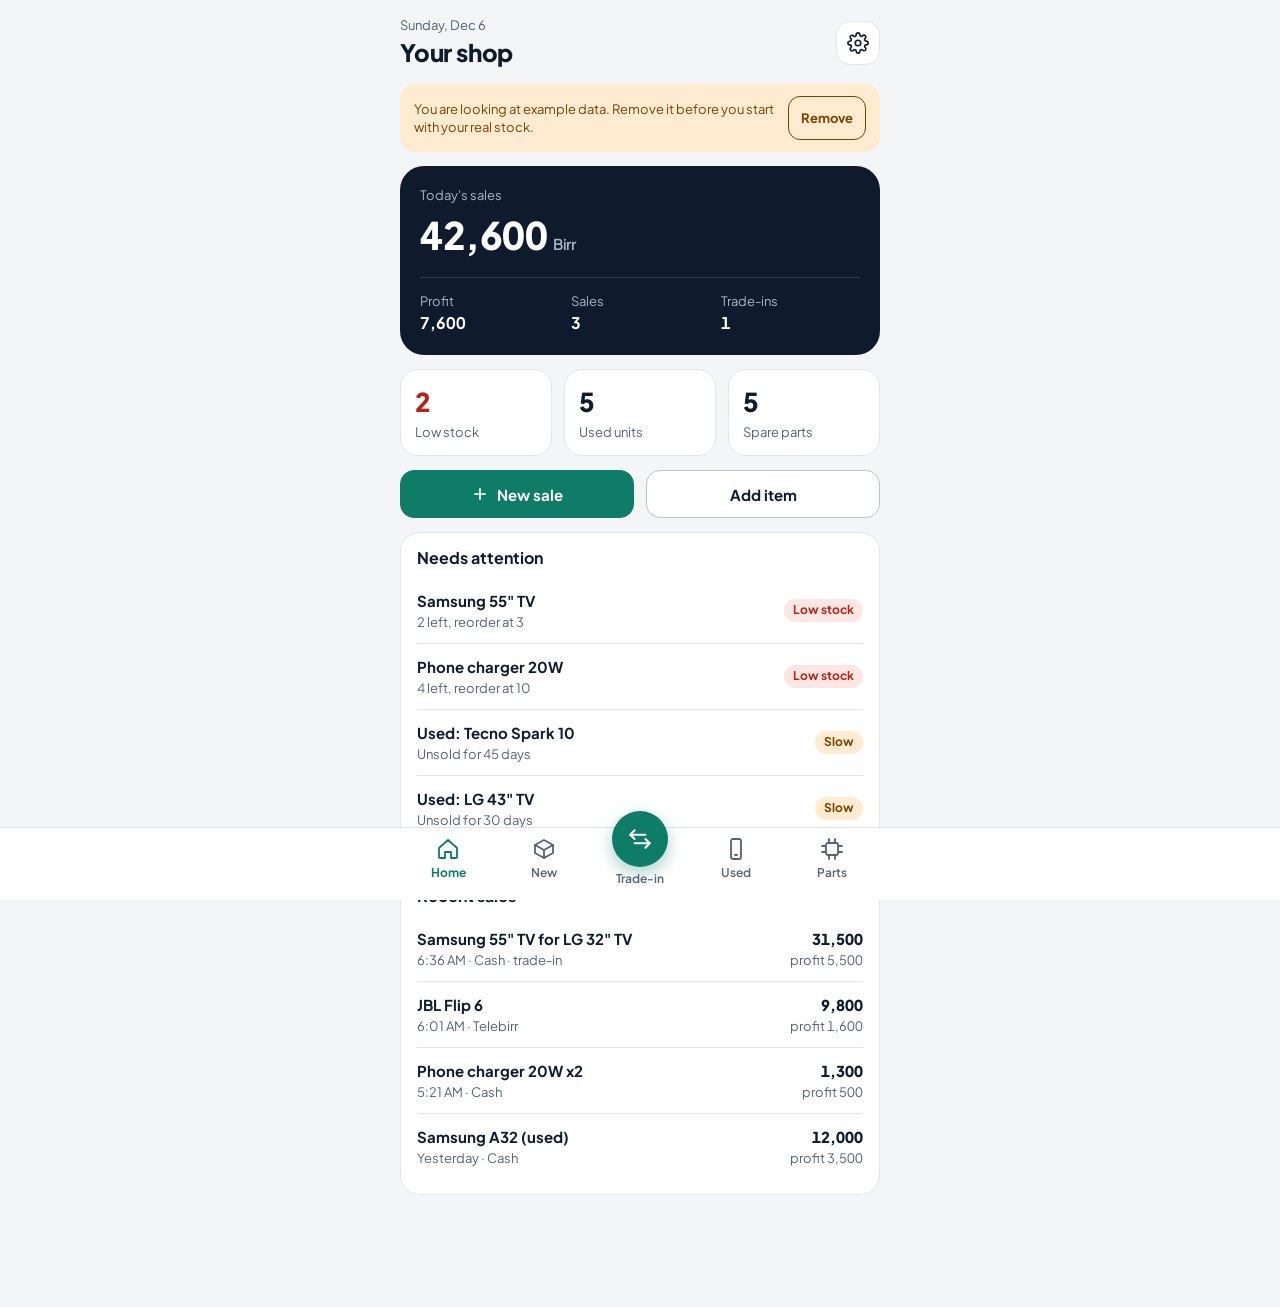
==== commit 041628fb: "Remove the in-app install button Co-Authored-By: Claude Sonnet 5.5 <noreply@anthropic.com> Claude-Se" ====
--- a/index.html
+++ b/index.html
@@ -147,7 +147,6 @@
 .toast{position:fixed;left:50%;transform:translateX(-50%);bottom:calc(100px + env(safe-area-inset-bottom,0px));background:var(--ink);color:var(--bg);padding:12px 18px;border-radius:14px;font-size:14px;font-weight:600;z-index:40;max-width:calc(100% - 32px);text-align:center}
 @media (prefers-reduced-motion: no-preference){.panel{animation:rise .18s ease-out}@keyframes rise{from{transform:translateY(24px);opacity:.6}to{transform:none;opacity:1}}}
 
-#installBtn{position:fixed;right:16px;bottom:calc(100px + env(safe-area-inset-bottom,0px));z-index:25;box-shadow:0 6px 16px rgba(0,0,0,.25)}
 </style>
 
 <div id="app"></div>
@@ -709,14 +708,9 @@
 })();
 </script>
 
-<button class="btn primary" id="installBtn" hidden>Install app</button>
 <script>
 (function(){
   try{if('serviceWorker' in navigator){window.addEventListener('load',function(){navigator.serviceWorker.register('./sw.js').catch(function(){});});}}catch(e){}
-  var dp=null,b=document.getElementById('installBtn');
-  window.addEventListener('beforeinstallprompt',function(e){e.preventDefault();dp=e;b.hidden=false;});
-  b.addEventListener('click',function(){if(!dp)return;dp.prompt();dp.userChoice.then(function(){dp=null;b.hidden=true;});});
-  window.addEventListener('appinstalled',function(){dp=null;b.hidden=true;});
 })();
 </script>
 
